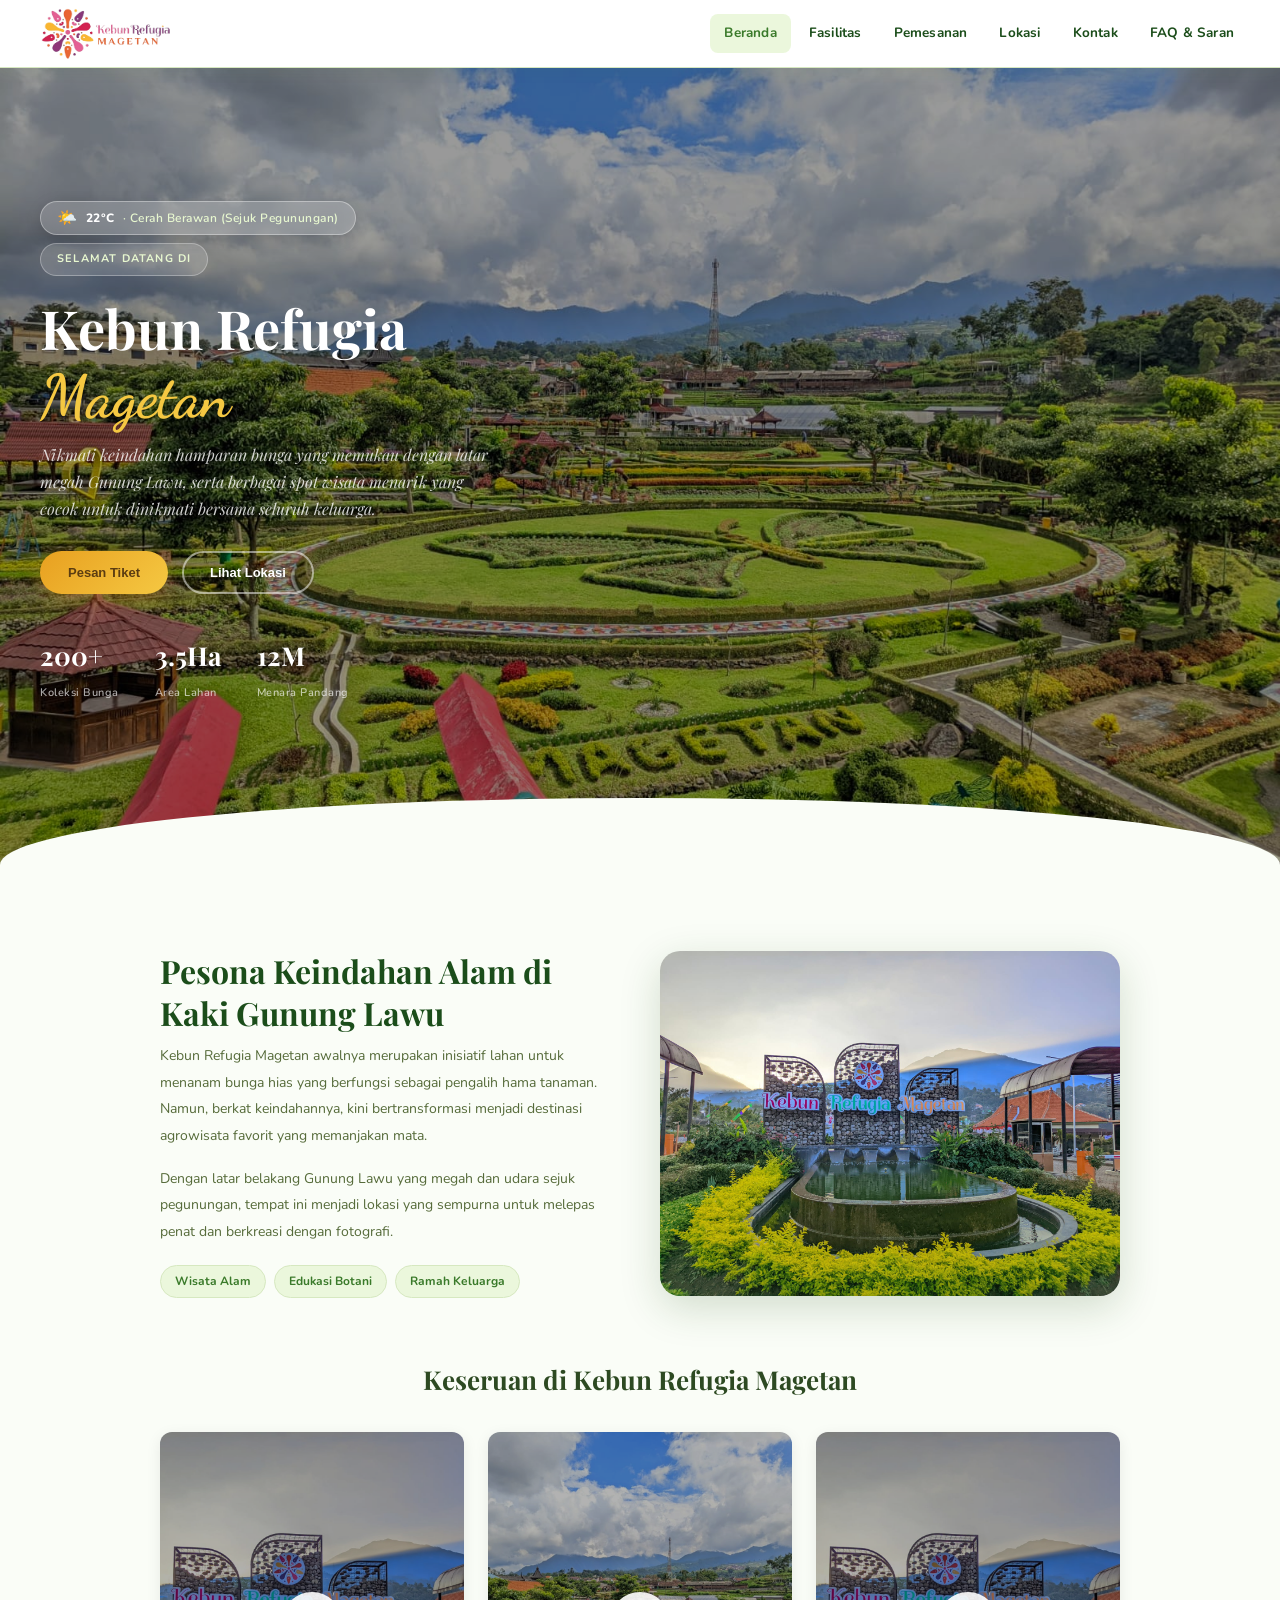
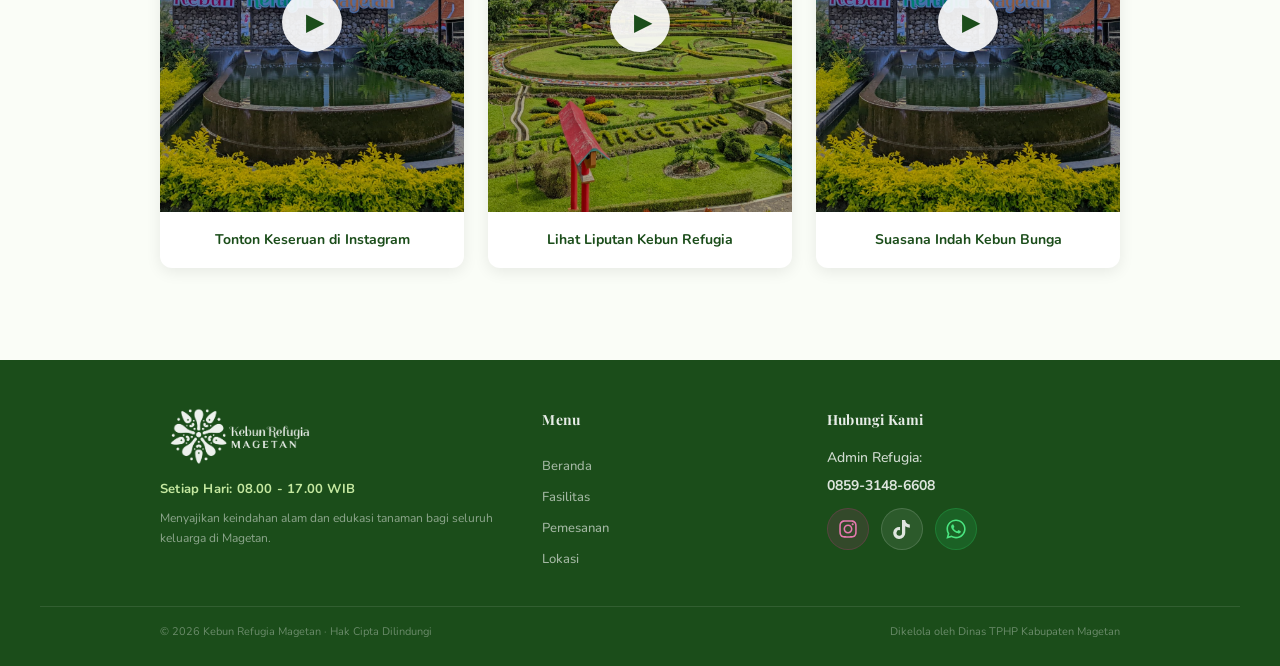
==== index.html @ 1cc495a3 "Add Admin Media & Video Gallery Management feature with real-time sync" ====
<!DOCTYPE html>
<html lang="id">
<head>
  <meta charset="UTF-8">
  <meta name="viewport" content="width=device-width, initial-scale=1.0">
  <title>Beranda - Kebun Refugia Magetan</title>
  <meta name="description" content="Selamat datang di Kebun Refugia Magetan. Destinasi agrowisata edukasi taman bunga terindah dengan pemandangan megah Gunung Lawu.">
  <meta name="keywords" content="Kebun Refugia, Refugia Magetan, Agrowisata Magetan, Wisata Gunung Lawu, Taman Bunga Magetan">
  <meta name="author" content="Dinas TPHP Kabupaten Magetan">
  
  <!-- Favicon -->
  <link rel="icon" type="image/png" href="assets/img/LOGO_REFUGIA.png">

  <!-- Open Graph / Facebook / WhatsApp -->
  <meta property="og:type" content="website">
  <meta property="og:url" content="https://kebunrefugiamagetan.vercel.app/">
  <meta property="og:title" content="Kebun Refugia Magetan - Agrowisata Taman Bunga">
  <meta property="og:description" content="Nikmati keindahan hamparan bunga memukau dengan latar belakang Gunung Lawu di Kebun Refugia Magetan.">
  <meta property="og:image" content="https://kebunrefugiamagetan.vercel.app/assets/img/LOGO_REFUGIA.png">

  <link href="https://fonts.googleapis.com/css2?family=Playfair+Display:ital,wght@0,500;0,700;1,500&family=Nunito:wght@300;400;500;600;700;800&family=Dancing+Script:wght@600;700&display=swap" rel="stylesheet">
  <link rel="stylesheet" href="assets/css/index.css?v=2">
</head>
<body>
  
  <nav class="navbar">
    <a href="index.html" class="nav-logo">
      <img src="assets/img/LOGO_REFUGIA.png" alt="Logo Kebun Refugia">
    </a>
    <div class="nav-links">
      <a href="index.html" class="active">Beranda</a>
      <a href="fasilitas.html">Fasilitas</a>
      <a href="pemesanan.html">Pemesanan</a>
      <a href="lokasi.html">Lokasi</a>
      <a href="kontak.html">Kontak</a>
      <a href="faq.html">FAQ & Saran</a>
    </div>
    <div class="hamburger">
      <span></span>
      <span></span>
      <span></span>
    </div>
  </nav>

  <header class="hero">
    <div class="hero-bg-container">
      <img src="assets/img/Gambar Beranda.jpg" id="heroBgImg" alt="Background Kebun Refugia" class="hero-bg-img">
      <div class="hero-overlay"></div> 
    </div>

    <div class="hero-content">
      <div id="weatherWidget" style="margin-bottom: 8px;"></div>
      <div class="hero-badge" id="heroBadge">Selamat Datang di</div>
      <h1 id="heroTitle">Kebun Refugia <br><em>Magetan</em></h1>
      <p class="hero-tagline" id="heroTagline">Nikmati keindahan hamparan bunga yang memukau dengan latar megah Gunung Lawu, serta berbagai spot wisata menarik yang cocok untuk dinikmati bersama seluruh keluarga.</p>
      <div class="hero-btns">
        <button class="btn-gold" onclick="window.location.href='pemesanan.html'">Pesan Tiket</button>
        <button class="btn-ghost" onclick="window.location.href='lokasi.html'">Lihat Lokasi</button>
      </div>
    
      <div class="hero-stats">
        <div class="hero-stat">
          <strong>200+</strong>
          <span>Koleksi Bunga</span>
        </div>
        <div class="hero-stat">
          <strong>3.5Ha</strong>
          <span>Area Lahan</span>
        </div>
        <div class="hero-stat">
          <strong>12M</strong>
          <span>Menara Pandang</span>
        </div>
      </div>
    </div> 
  </header>

  <section class="section">
    <div class="inner tentang-grid">
      <div class="tentang-text">
        <h2 class="sec-title" id="tentangTitle">Pesona Keindahan Alam di Kaki Gunung Lawu</h2>
        <p id="tentangDesc1">Kebun Refugia Magetan awalnya merupakan inisiatif lahan untuk menanam bunga hias yang berfungsi sebagai pengalih hama tanaman. Namun, berkat keindahannya, kini bertransformasi menjadi destinasi agrowisata favorit yang memanjakan mata.</p>
        <p id="tentangDesc2">Dengan latar belakang Gunung Lawu yang megah dan udara sejuk pegunungan, tempat ini menjadi lokasi yang sempurna untuk melepas penat dan berkreasi dengan fotografi.</p>
        <div class="tentang-tags">
          <span class="tentang-tag">Wisata Alam</span>
          <span class="tentang-tag">Edukasi Botani</span>
          <span class="tentang-tag">Ramah Keluarga</span>
        </div>
      </div>
      <div class="tentang-img">
        <img src="assets/img/Tentang kami.jpeg" id="tentangImg" alt="Pemandangan Refugia">
      </div>
    </div>

    <div class="inner instagram-gallery-section">
      <h3 class="instagram-gallery-title">Keseruan di Kebun Refugia Magetan</h3>
      
      <div class="instagram-gallery" id="videoGalleryContainer">
        <!-- Rendered dynamically via main.js from RefugiaDB -->
      </div>
    </div>
  </section>

  <div id="videoModal" class="video-modal">
    <span class="close-btn" title="Tutup Video">&times;</span>
    <div class="modal-content">
      <video id="popupVideo" controls controlsList="nodownload">
        Browser Anda tidak mendukung pemutar video.
      </video>
    </div>
  </div>

  <footer class="footer">
    <div class="footer-inner inner">
      <div>
        <img src="assets/img/LOGO_REFUGIA.png" alt="Logo Refugia" class="ft-logo">
        <div class="ft-jam">Buka Setiap Hari: 08.00 - 17.00 WIB</div>
        <p class="ft-tagline">Menyajikan keindahan alam dan edukasi tanaman bagi seluruh keluarga di Magetan.</p>
      </div>
      <div class="ft-nav">
        <h4 class="ft-heading">Menu</h4>
        <a href="index.html">Beranda</a>
        <a href="fasilitas.html">Fasilitas</a>
        <a href="pemesanan.html">Pemesanan</a>
        <a href="lokasi.html">Lokasi</a>
      </div>
      <div>
        <h4 class="ft-heading">Hubungi Kami</h4>
        <p style="color: rgba(255,255,255,0.8); font-size: 14px; margin-bottom: 5px; font-weight: 500;">Admin Refugia:</p>
        <a href="tel:0859-3148-6608" class="ft-phone">0859-3148-6608</a>
        <div class="ft-socials" style="margin-top:10px;">
          
          <a href="https://www.instagram.com/kebunrefugiamagetan/" class="ft-social-btn ft-ig" target="_blank" aria-label="Instagram">
            <svg viewBox="0 0 448 512" width="20" height="20" fill="currentColor"><path d="M224.1 141c-63.6 0-114.9 51.3-114.9 114.9s51.3 114.9 114.9 114.9S339 319.5 339 255.9 287.7 141 224.1 141zm0 189.6c-41.1 0-74.7-33.5-74.7-74.7s33.5-74.7 74.7-74.7 74.7 33.5 74.7 74.7-33.6 74.7-74.7 74.7zm146.4-194.3c0 14.9-12 26.8-26.8 26.8-14.9 0-26.8-12-26.8-26.8s12-26.8 26.8-26.8 26.8 12.2 26.8 26.8zm76.1 27.2c-1.7-35.9-9.9-67.7-36.2-93.9-26.2-26.2-58-34.4-93.9-36.2-37-2.1-147.9-2.1-184.9 0-35.8 1.7-67.6 9.9-93.9 36.1s-34.4 58-36.2 93.9c-2.1 37-2.1 147.9 0 184.9 1.7 35.9 9.9 67.7 36.2 93.9s58 34.4 93.9 36.2c37 2.1 147.9 2.1 184.9 0 35.9-1.7 67.7-9.9 93.9-36.2 26.2-26.2 34.4-58 36.2-93.9 2.1-37 2.1-147.8 0-184.8zM398.8 388c-7.8 19.6-22.9 34.7-42.6 42.6-29.5 11.7-99.5 9-132.1 9s-102.7 2.6-132.1-9c-19.6-7.8-34.7-22.9-42.6-42.6-11.7-29.5-9-99.5-9-132.1s-2.6-102.7 9-132.1c7.8-19.6 22.9-34.7 42.6-42.6 29.5-11.7 99.5-9 132.1-9s102.7-2.6 132.1 9c19.6 7.8 34.7 22.9 42.6 42.6 11.7 29.5 9 99.5 9 132.1s2.7 102.7-9 132.1z"/></svg>
          </a>
          
          <a href="https://www.tiktok.com/@kebunrefugiamagetan" class="ft-social-btn ft-tt" target="_blank" aria-label="TikTok">
            <svg viewBox="0 0 448 512" width="19" height="19" fill="currentColor"><path d="M448 209.9a210.1 210.1 0 0 1 -122.8-39.3V349.4A162.6 162.6 0 1 1 185 188.3V278.2a74.6 74.6 0 1 0 52.2 71.2V0l88 0a121.2 121.2 0 0 0 1.9 22.2h0A122.2 122.2 0 0 0 381 102.4a121.4 121.4 0 0 0 67 20.1z"/></svg>
          </a>
          
          <a href="https://api.whatsapp.com/send?phone=6285931486608&text=Silahkan%20menuliskan%20pertanyaan%20atau%20kritik%20dan%20saran%20anda." class="ft-social-btn ft-wa" target="_blank" aria-label="WhatsApp">
            <svg viewBox="0 0 448 512" width="22" height="22" fill="currentColor"><path d="M380.9 97.1C339 55.1 283.2 32 223.9 32c-122.4 0-222 99.6-222 222 0 39.1 10.2 77.3 29.6 111L0 480l117.7-30.9c32.4 17.7 68.9 27 106.1 27h.1c122.3 0 224.1-99.6 224.1-222 0-59.3-25.2-115-67.1-157.1zm-157 341.6c-33.2 0-65.7-8.9-94-25.7l-6.7-4-69.8 18.3L72 359.2l-4.4-7c-18.5-29.4-28.2-63.3-28.2-98.2 0-101.7 82.8-184.5 184.6-184.5 49.3 0 95.6 19.2 130.4 54.1 34.8 34.9 56.2 81.2 56.1 130.5 0 101.8-84.9 184.6-186.6 184.6zm101.2-138.2c-5.5-2.8-32.8-16.2-37.9-18-5.1-1.9-8.8-2.8-12.5 2.8-3.7 5.6-14.3 18-17.6 21.8-3.2 3.7-6.5 4.2-12 1.4-32.6-16.3-54-29.1-75.5-66-5.7-9.8 5.7-9.1 16.3-30.3 1.8-3.7 .9-6.9-.5-9.7-1.4-2.8-12.5-30.1-17.1-41.2-4.5-10.8-9.1-9.3-12.5-9.5-3.2-.2-6.9-.2-10.6-.2-3.7 0-9.7 1.4-14.8 6.9-5.1 5.6-19.4 19-19.4 46.3 0 27.3 19.9 53.7 22.6 57.4 2.8 3.7 39.1 59.7 94.8 83.8 35.2 15.2 49 16.5 66.6 13.9 10.7-1.6 32.8-13.4 37.4-26.4 4.6-13 4.6-24.1 3.2-26.4-1.3-2.5-5-3.9-10.5-6.6z"/></svg>
          </a>

        </div>
      </div>
    </div>
    <hr class="footer-hr">
    <div class="footer-btm inner">
      <p>© 2026 Kebun Refugia Magetan · Hak Cipta Dilindungi</p>
      <p>Dikelola oleh Dinas TPHP Kabupaten Magetan</p>
    </div>
  </footer>

  <script src="assets/js/db.js"></script>
  <script src="assets/js/tracker.js"></script>
  <script src="assets/js/weather.js"></script>
  <script src="assets/js/main.js"></script>
</body>
</html>
---- assets/css/index.css ----
/* =========================================
   1. RESET & BASE
========================================= */
*, /* Sembunyikan scrollbar visual di seluruh website (tetap bisa di-scroll HP & Laptop) */
* {
  box-sizing: border-box;
  margin: 0;
  padding: 0;
  scrollbar-width: none !important;
  -ms-overflow-style: none !important;
}

::-webkit-scrollbar {
  width: 0px !important;
  height: 0px !important;
  display: none !important;
  background: transparent !important;
}

html { 
  scroll-behavior: smooth; 
  -ms-overflow-style: none;  /* IE and Edge */
  scrollbar-width: none;  /* Firefox */
}

/* Hide vertical scrollbar for Chrome, Safari, Opera, Edge */
::-webkit-scrollbar {
  display: none !important;
  width: 0 !important;
  height: 0 !important;
}

body { 
  font-family: 'Nunito', sans-serif; 
  background: #FAFDF7; 
  color: #2A3D1C; 
  overflow-x: hidden; 
  font-weight: 400; 
  line-height: 1.7; 
  -webkit-font-smoothing: antialiased; 
  -ms-overflow-style: none;
  scrollbar-width: none;
}

/* =========================================
   2. COLOR TOKENS (Variabel Warna)
========================================= */
:root {
  --g1: #1B4D1A; 
  --g2: #3A7A2A; 
  --g3: #6DB53B; 
  --g4: #C5E8A0; 
  --g5: #EBF7DC;
  --y1: #E8A020; 
  --y2: #F5C842; 
  --y3: #FEF3D0; 
  --br: #5C3D11;
  --cream: #FAFDF7; 
  --white: #FFFFFF; 
  --grey: #6B7A52; 
  --border: #D6E8C0;
  --text: #2A3D1C; 
  --text-light: #566B3A;
}

/* =========================================
   3. NAVBAR & HAMBURGER MENU
========================================= */
.navbar { 
  position: sticky; 
  top: 0; 
  z-index: 999; 
  background: rgba(255, 255, 255, 0.97); 
  backdrop-filter: blur(12px); 
  border-bottom: 1.5px solid var(--border); 
  height: 68px; 
  display: flex; 
  align-items: center; 
  justify-content: space-between; 
  padding: 0 32px; 
  box-shadow: 0 2px 16px rgba(58, 122, 42, 0.07); 
}

.nav-logo img { 
  height: 52px; 
  width: auto; 
  display: block; 
  object-fit: contain; 
}

.nav-links { 
  display: flex; 
  gap: 4px; 
}

.nav-links a { 
  font-family: 'Nunito', sans-serif; 
  font-weight: 700; 
  font-size: 13.5px; 
  color: var(--g1); 
  text-decoration: none; 
  padding: 8px 14px; 
  border-radius: 8px; 
  transition: all 0.2s ease; 
  letter-spacing: 0.2px; 
}

.nav-links a:hover, 
.nav-links a.active { 
  background: var(--g5); 
  color: var(--g2); 
}

.hamburger { 
  display: none; 
  cursor: pointer; 
  flex-direction: column; 
  gap: 5px; 
  z-index: 1000; 
}

.hamburger span { 
  width: 24px; 
  height: 3px; 
  background-color: var(--g1); 
  border-radius: 3px; 
  transition: all 0.3s ease; 
}

/* =========================================
   4. HERO SECTION
========================================= */
.hero { 
  min-height: 90vh; 
  display: flex; 
  flex-direction: column; 
  justify-content: center; 
  padding: 60px 40px 100px; 
  position: relative; 
  overflow: hidden; 
}

.hero::after { 
  content: ''; 
  position: absolute; 
  bottom: 0; 
  left: 0; 
  right: 0; 
  height: 80px; 
  background: var(--cream); 
  border-radius: 60% 60% 0 0 / 100% 100% 0 0; 
}

.hero-bg-container { 
  position: absolute; 
  top: 0; 
  left: 0; 
  width: 100%; 
  height: 100%; 
  z-index: -1; 
}

.hero-bg-img { 
  width: 100%; 
  height: 100%; 
  object-fit: cover; 
  display: block; 
}

.hero-overlay { 
  position: absolute; 
  top: 0; 
  left: 0; 
  width: 100%; 
  height: 100%; 
  background: rgba(0, 0, 0, 0.4); 
}

.hero-content {
  position: relative;
  z-index: 1;
}

.hero-badge { 
  display: inline-flex; 
  align-items: center; 
  gap: 8px; 
  background: rgba(255, 255, 255, 0.15); 
  border: 1px solid rgba(255, 255, 255, 0.3); 
  color: #E8F8D0; 
  font-weight: 700; 
  font-size: 11px; 
  padding: 6px 16px; 
  border-radius: 30px; 
  margin-bottom: 20px; 
  letter-spacing: 1.2px; 
  text-transform: uppercase; 
  width: fit-content; 
}

.hero h1 { 
  font-family: 'Playfair Display', serif; 
  font-size: clamp(32px, 5.5vw, 54px); 
  font-weight: 700; 
  color: #FFFFFF; 
  line-height: 1.2; 
  margin-bottom: 8px; 
}

.hero h1 em { 
  font-family: 'Dancing Script', cursive; 
  font-style: normal; 
  color: var(--y2); 
  font-size: clamp(36px, 6vw, 60px); 
}

.hero-tagline { 
  font-family: 'Playfair Display', serif; 
  font-style: italic; 
  font-size: 16px; 
  color: rgba(255, 255, 255, 0.8); 
  margin-bottom: 28px; 
  max-width: 460px; 
  line-height: 1.7; 
}

.hero-btns { 
  display: flex; 
  gap: 14px; 
  flex-wrap: wrap; 
  margin-bottom: 40px; 
}

.btn-gold { 
  background: linear-gradient(135deg, var(--y1), var(--y2)); 
  color: var(--br); 
  border: none; 
  padding: 13px 28px; 
  border-radius: 30px; 
  font-size: 13px; 
  font-weight: 800; 
  cursor: pointer; 
  box-shadow: 0 4px 20px rgba(232, 160, 32, 0.4); 
  transition: transform 0.2s ease, box-shadow 0.2s ease; 
}

.btn-gold:hover { 
  transform: translateY(-2px); 
  box-shadow: 0 8px 28px rgba(232, 160, 32, 0.5); 
}

.btn-ghost { 
  background: transparent; 
  color: #fff; 
  border: 2px solid rgba(255, 255, 255, 0.5); 
  padding: 12px 26px; 
  border-radius: 30px; 
  font-size: 13px; 
  font-weight: 700; 
  cursor: pointer; 
  transition: background 0.2s ease; 
}

.btn-ghost:hover { 
  background: rgba(255, 255, 255, 0.12); 
}

.hero-stats { 
  display: flex; 
  gap: 36px; 
}

.hero-stat strong { 
  display: block; 
  font-family: 'Playfair Display', serif; 
  font-size: 26px; 
  font-weight: 700; 
  color: #fff; 
}

.hero-stat span { 
  font-size: 11px; 
  color: rgba(255, 255, 255, 0.65); 
  font-weight: 600; 
  letter-spacing: 0.5px; 
}

/* =========================================
   5. UTILITIES & TYPOGRAPHY
========================================= */
.section { 
  padding: 72px 40px; 
}

.section.alt { 
  background: var(--g5); 
}

.inner { 
  max-width: 960px; 
  margin: 0 auto; 
}

.sec-title { 
  font-family: 'Playfair Display', serif; 
  font-size: clamp(22px, 3.5vw, 32px); 
  font-weight: 700; 
  color: var(--g1); 
  line-height: 1.3; 
  margin-bottom: 10px; 
}

.sec-sub { 
  font-size: 14px; 
  color: var(--text-light); 
  line-height: 1.8; 
  margin-bottom: 28px; 
}

/* =========================================
   6. TENTANG (ABOUT) SECTION
========================================= */
.tentang-grid { 
  display: grid; 
  grid-template-columns: 1fr 1fr; 
  gap: 40px; 
  align-items: center; 
}

.tentang-img { 
  border-radius: 20px; 
  overflow: hidden; 
  position: relative; 
  box-shadow: 0 12px 40px rgba(30, 70, 15, 0.18); 
}

.tentang-img img { 
  width: 100%; 
  height: 100%; 
  object-fit: cover; 
  display: block; 
  aspect-ratio: 4 / 3; 
}

.tentang-img::before { 
  content: ''; 
  position: absolute; 
  inset: 0; 
  background: linear-gradient(to top, rgba(27, 77, 26, 0.3) 0%, transparent 60%); 
  z-index: 1; 
  border-radius: 20px; 
  pointer-events: none; 
}

.tentang-text p { 
  font-size: 14px; 
  color: var(--text-light); 
  line-height: 1.9; 
  margin-bottom: 16px; 
}

.tentang-tags { 
  display: flex; 
  gap: 8px; 
  flex-wrap: wrap; 
  margin-top: 20px; 
}

.tentang-tag { 
  background: var(--g5); 
  border: 1px solid var(--border); 
  color: var(--g2); 
  font-size: 12px; 
  font-weight: 700; 
  padding: 5px 14px; 
  border-radius: 20px; 
}

/* =========================================
   7. INSTAGRAM GALLERY & VIDEO CARDS
========================================= */
.instagram-gallery-section { 
  margin-top: 60px; 
  margin-bottom: 20px; 
}

.instagram-gallery-title { 
  font-family: 'Playfair Display', serif; 
  color: var(--g1); 
  margin-bottom: 30px; 
  text-align: center; 
  font-size: 26px; 
  font-weight: 700; 
}

.instagram-gallery { 
  display: flex; 
  gap: 24px; 
  justify-content: center; 
  flex-wrap: wrap; 
}

.instagram-card { 
  cursor: pointer; 
  flex: 1; 
  min-width: 280px; 
  max-width: 320px; 
  border-radius: 12px; 
  overflow: hidden; 
  box-shadow: 0 4px 15px rgba(0, 0, 0, 0.08); 
  background: #fff; 
  display: block; 
  transition: transform 0.3s ease, box-shadow 0.3s ease; 
}

.instagram-card:hover { 
  transform: translateY(-8px); 
  box-shadow: 0 12px 30px rgba(27, 77, 26, 0.15); 
}

.ig-card-thumbnail { 
  position: relative; 
  background: #e2e8f0; 
  height: 380px; 
  display: flex; 
  align-items: center; 
  justify-content: center; 
  overflow: hidden; 
}

.ig-card-thumbnail img { 
  width: 100%; 
  height: 100%; 
  object-fit: cover; 
  transition: transform 0.3s ease; 
}

.instagram-card:hover .ig-card-thumbnail img { 
  transform: scale(1.05); 
}

.ig-card-overlay { 
  position: absolute; 
  inset: 0; 
  background: rgba(0, 0, 0, 0.3); 
  display: flex; 
  align-items: center; 
  justify-content: center; 
  transition: background 0.3s ease; 
}

.instagram-card:hover .ig-card-overlay { 
  background: rgba(0, 0, 0, 0.5); 
}

.ig-play-btn { 
  background: rgba(255, 255, 255, 0.9); 
  width: 60px; 
  height: 60px; 
  border-radius: 50%; 
  display: flex; 
  align-items: center; 
  justify-content: center; 
  padding-left: 5px; 
  box-shadow: 0 4px 10px rgba(0, 0, 0, 0.2); 
  transition: transform 0.3s ease, background 0.3s ease; 
}

.ig-play-icon { 
  font-size: 24px; 
  color: var(--g1); 
  transition: color 0.3s ease; 
}

.instagram-card:hover .ig-play-btn { 
  transform: scale(1.1); 
  background: var(--y2); 
}

.instagram-card:hover .ig-play-icon { 
  color: var(--br); 
}

.ig-card-text { 
  padding: 16px; 
  text-align: center; 
  font-weight: 700; 
  font-size: 14px; 
  color: var(--g1); 
}

/* =========================================
   8. VIDEO MODAL (POP-UP OVERLAY)
========================================= */
.video-modal {
  display: none; 
  position: fixed;
  top: 0;
  left: 0;
  width: 100%;
  height: 100%;
  background-color: rgba(0, 0, 0, 0.7); 
  backdrop-filter: blur(10px); 
  -webkit-backdrop-filter: blur(10px); 
  z-index: 99999; 
  justify-content: center;
  align-items: center;
  opacity: 0;
  transition: opacity 0.3s ease-in-out;
}

.video-modal.show { 
  opacity: 1; 
}

.modal-content {
  position: relative;
  width: 90%;
  max-width: 380px; 
  background: #000;
  border-radius: 16px;
  overflow: hidden;
  box-shadow: 0 20px 50px rgba(0, 0, 0, 0.6);
  transform: scale(0.9);
  transition: transform 0.3s ease-in-out;
}

.video-modal.show .modal-content { 
  transform: scale(1); 
}

.modal-content video { 
  width: 100%; 
  display: block; 
  border-radius: 16px; 
  max-height: 85vh; 
  object-fit: cover; 
}

.close-btn { 
  position: absolute; 
  top: 15px; 
  right: 25px; 
  color: #ffffff; 
  font-size: 40px; 
  font-weight: bold; 
  cursor: pointer; 
  transition: transform 0.2s ease, color 0.2s ease; 
  z-index: 100000; 
  line-height: 1; 
}

.close-btn:hover { 
  transform: scale(1.15); 
  color: #ff4d4d; 
}

/* =========================================
   9. FOOTER (SUDAH DIPERBAIKI)
========================================= */
.footer { 
  background: var(--g1); 
  padding: 48px 40px 24px; 
}

.footer-inner { 
  display: grid; 
  grid-template-columns: 1.4fr 1fr 1.2fr; 
  gap: 40px; 
  margin-bottom: 36px; 
}

.ft-logo { 
  height: 56px; 
  width: auto; 
  object-fit: contain; 
  filter: brightness(0) invert(1); 
  opacity: 0.92; 
  margin-bottom: 14px; 
  display: block; 
}

.ft-jam { 
  font-family: 'Nunito', sans-serif; 
  font-size: 13px; 
  font-weight: 700; 
  color: var(--g4); 
  margin-bottom: 8px; 
  letter-spacing: 0.2px; 
}

.ft-tagline { 
  font-size: 12px; 
  color: rgba(255, 255, 255, 0.5); 
}

.ft-heading { 
  font-family: 'Playfair Display', serif; 
  font-size: 14px; 
  font-weight: 700; 
  color: rgba(255, 255, 255, 0.9); 
  margin-bottom: 14px; 
  letter-spacing: 0.3px; 
}

.ft-nav { 
  display: flex; 
  flex-direction: column; 
  gap: 9px; 
}

.ft-nav a { 
  font-size: 13px; 
  font-weight: 500; 
  color: rgba(255, 255, 255, 0.6); 
  text-decoration: none; 
  transition: color 0.2s ease; 
}

.ft-nav a:hover { 
  color: var(--g4); 
}

.ft-phone { 
  display: block; 
  font-size: 14px; 
  font-weight: 700; 
  color: rgba(255, 255, 255, 0.85); 
  text-decoration: none; 
  margin-bottom: 10px; 
  transition: color 0.2s ease; 
}

.ft-phone:hover { 
  color: var(--g4); 
}

/* --- PERUBAHAN UTAMA: SOSIAL MEDIA HORIZONTAL DAN BENTUK LINGKARAN --- */
.ft-socials { 
  display: flex; 
  flex-direction: row; /* Berubah menjadi horizontal (mendatar) */
  gap: 12px; 
  margin-top: 10px;
}

.ft-social-btn { 
  display: inline-flex; 
  align-items: center; 
  justify-content: center;
  width: 42px; /* Ukuran tetap agar menjadi lingkaran sempurna */
  height: 42px; 
  font-size: 18px; /* Ukuran ikon di dalamnya */
  text-decoration: none; 
  border-radius: 50%; /* Membuat kotak menjadi lingkaran penuh */
  transition: all 0.3s ease; 
  border: 1px solid transparent; 
}

/* Efek warna dan animasi melayang (hover) */
.ft-ig { background: rgba(193, 53, 132, 0.15); color: #e879b0; border-color: rgba(193, 53, 132, 0.25); }
.ft-ig:hover { background: #c13584; color: #fff; transform: translateY(-4px); }

.ft-tt { background: rgba(255, 255, 255, 0.08); color: rgba(255, 255, 255, 0.85); border-color: rgba(255, 255, 255, 0.15); }
.ft-tt:hover { background: #ffffff; color: #000000; transform: translateY(-4px); }

.ft-wa { background: rgba(37, 211, 102, 0.15); color: #4ae580; border-color: rgba(37, 211, 102, 0.25); }
.ft-wa:hover { background: #25d366; color: #ffffff; transform: translateY(-4px); }
/* ---------------------------------------------------------------------- */

.footer-hr { 
  border: none; 
  border-top: 1px solid rgba(255, 255, 255, 0.1); 
  margin-bottom: 16px; 
}

.footer-btm { 
  display: flex; 
  align-items: center; 
  justify-content: space-between; 
  flex-wrap: wrap; 
  gap: 8px; 
}

.footer-btm p { 
  font-size: 11px; 
  color: rgba(255, 255, 255, 0.35); 
}

/* =========================================
   10. RESPONSIVE (TAMPILAN HP)
========================================= */
@media (max-width: 700px) {
  .section { 
    padding: 48px 20px; 
  }
  
  .navbar { 
    padding: 0 16px; 
    position: relative; 
  } 
  
  .hero { 
    padding: 48px 20px 90px; 
  }
  
  .tentang-grid { 
    grid-template-columns: 1fr; 
  }
  
  .hamburger { 
    display: flex; 
  } 
  
  .nav-links { 
    display: flex;
    position: absolute;
    top: 68px; 
    left: -100%; 
    width: 100%;
    background: rgba(255, 255, 255, 0.98);
    backdrop-filter: blur(12px);
    flex-direction: column;
    padding: 24px;
    gap: 16px;
    box-shadow: 0 10px 20px rgba(58, 122, 42, 0.1);
    transition: left 0.3s ease-in-out; 
    border-bottom: 1.5px solid var(--border);
    z-index: 998;
  }

  .nav-links.active { 
    left: 0; 
  }
  
  .nav-links a { 
    width: 100%; 
    text-align: center; 
    padding: 10px 0; 
  }
  
  .footer { 
    padding: 32px 20px 18px; 
  }
  
  .footer-inner { 
    grid-template-columns: 1fr; 
    gap: 28px; 
  }
  
  .footer-btm { 
    flex-direction: column; 
    gap: 8px; 
    text-align: center;
  }
}

/* =========================================
   CSS GALLERY VIDEO & MODAL POP-UP
========================================= */
.instagram-gallery-section {
  margin-top: 60px; 
  margin-bottom: 20px;
}
.instagram-gallery-title {
  font-family: 'Playfair Display', serif; 
  color: #2d4a22; 
  margin-bottom: 30px; 
  text-align: center; 
  font-size: 26px; 
  font-weight: 700;
}
.instagram-gallery {
  display: flex; 
  gap: 24px; 
  justify-content: center; 
  flex-wrap: wrap;
}
.instagram-card {
  cursor: pointer; 
  flex: 1; 
  min-width: 280px; 
  max-width: 320px; 
  border-radius: 12px; 
  overflow: hidden; 
  box-shadow: 0 4px 15px rgba(0,0,0,0.08); 
  background: #fff; 
  display: block; 
  transition: transform 0.3s ease, box-shadow 0.3s ease;
}
.instagram-card:hover {
  transform: translateY(-8px) !important;
  box-shadow: 0 10px 25px rgba(0,0,0,0.15);
}
.ig-card-thumbnail {
  position: relative; 
  background: #e2e8f0; 
  height: 380px; 
  display: flex; 
  align-items: center; 
  justify-content: center;
}
.ig-card-thumbnail img {
  width: 100%; 
  height: 100%; 
  object-fit: cover;
}
.ig-card-overlay {
  position: absolute; 
  inset: 0; 
  background: rgba(0,0,0,0.3); 
  display: flex; 
  align-items: center; 
  justify-content: center;
  transition: background 0.3s;
}
.instagram-card:hover .ig-card-overlay {
  background: rgba(0,0,0,0.5); 
}
.ig-play-btn {
  background: rgba(255,255,255,0.9); 
  width: 60px; 
  height: 60px; 
  border-radius: 50%; 
  display: flex; 
  align-items: center; 
  justify-content: center; 
  padding-left: 5px; 
  box-shadow: 0 4px 10px rgba(0,0,0,0.2);
  transition: transform 0.3s;
}
.instagram-card:hover .ig-play-btn {
  transform: scale(1.1);
}
.ig-play-icon {
  font-size: 24px; 
  color: #1B4D1A;
}
.ig-card-text {
  padding: 16px; 
  text-align: center; 
  font-weight: 700; 
  font-size: 14px; 
  color: #1B4D1A;
}

.video-modal {
  display: none; 
  position: fixed;
  top: 0;
  left: 0;
  width: 100%;
  height: 100%;
  background-color: rgba(0, 0, 0, 0.7); 
  backdrop-filter: blur(8px); 
  -webkit-backdrop-filter: blur(8px); 
  z-index: 99999; 
  justify-content: center;
  align-items: center;
  opacity: 0; 
  transition: opacity 0.3s ease;
}
.video-modal.show {
  opacity: 1;
}
.modal-content {
  position: relative;
  width: 90%;
  max-width: 400px; 
  background: #000;
  border-radius: 15px;
  overflow: hidden;
  box-shadow: 0 10px 40px rgba(0, 0, 0, 0.6);
  transform: scale(0.8); 
  transition: transform 0.3s ease;
}
.video-modal.show .modal-content {
  transform: scale(1);
}
.modal-content video {
  width: 100%;
  display: block;
  border-radius: 15px;
  max-height: 85vh; 
}
.close-btn {
  position: absolute;
  top: 15px;
  right: 25px;
  color: #ffffff;
  font-size: 40px;
  font-weight: bold;
  cursor: pointer;
  transition: transform 0.2s, color 0.2s;
  z-index: 100000;
  line-height: 1;
}
.close-btn:hover {
  transform: scale(1.15);
  color: #ff4d4d; 
}

/* =========================================
   WEATHER BADGE PILL WIDGET (TRANSPARENT MATCHING HERO BADGE)
========================================= */
.weather-badge-pill {
  display: inline-flex;
  align-items: center;
  gap: 8px;
  background: rgba(255, 255, 255, 0.18);
  backdrop-filter: blur(8px);
  border: 1px solid rgba(255, 255, 255, 0.35);
  color: #FFFFFF;
  font-weight: 700;
  font-size: 12px;
  padding: 6px 16px;
  border-radius: 30px;
  letter-spacing: 0.5px;
  width: fit-content;
  box-shadow: 0 4px 15px rgba(0, 0, 0, 0.15);
  transition: transform 0.2s ease, background 0.2s ease;
}

.weather-badge-pill:hover {
  transform: translateY(-2px);
  background: rgba(255, 255, 255, 0.25);
}

.weather-badge-pill .w-icon {
  font-size: 16px;
  line-height: 1;
}

.weather-badge-pill .w-temp {
  font-weight: 800;
  color: #FFFFFF;
}

.weather-badge-pill .w-text {
  color: #E8F8D0;
  font-weight: 600;
}
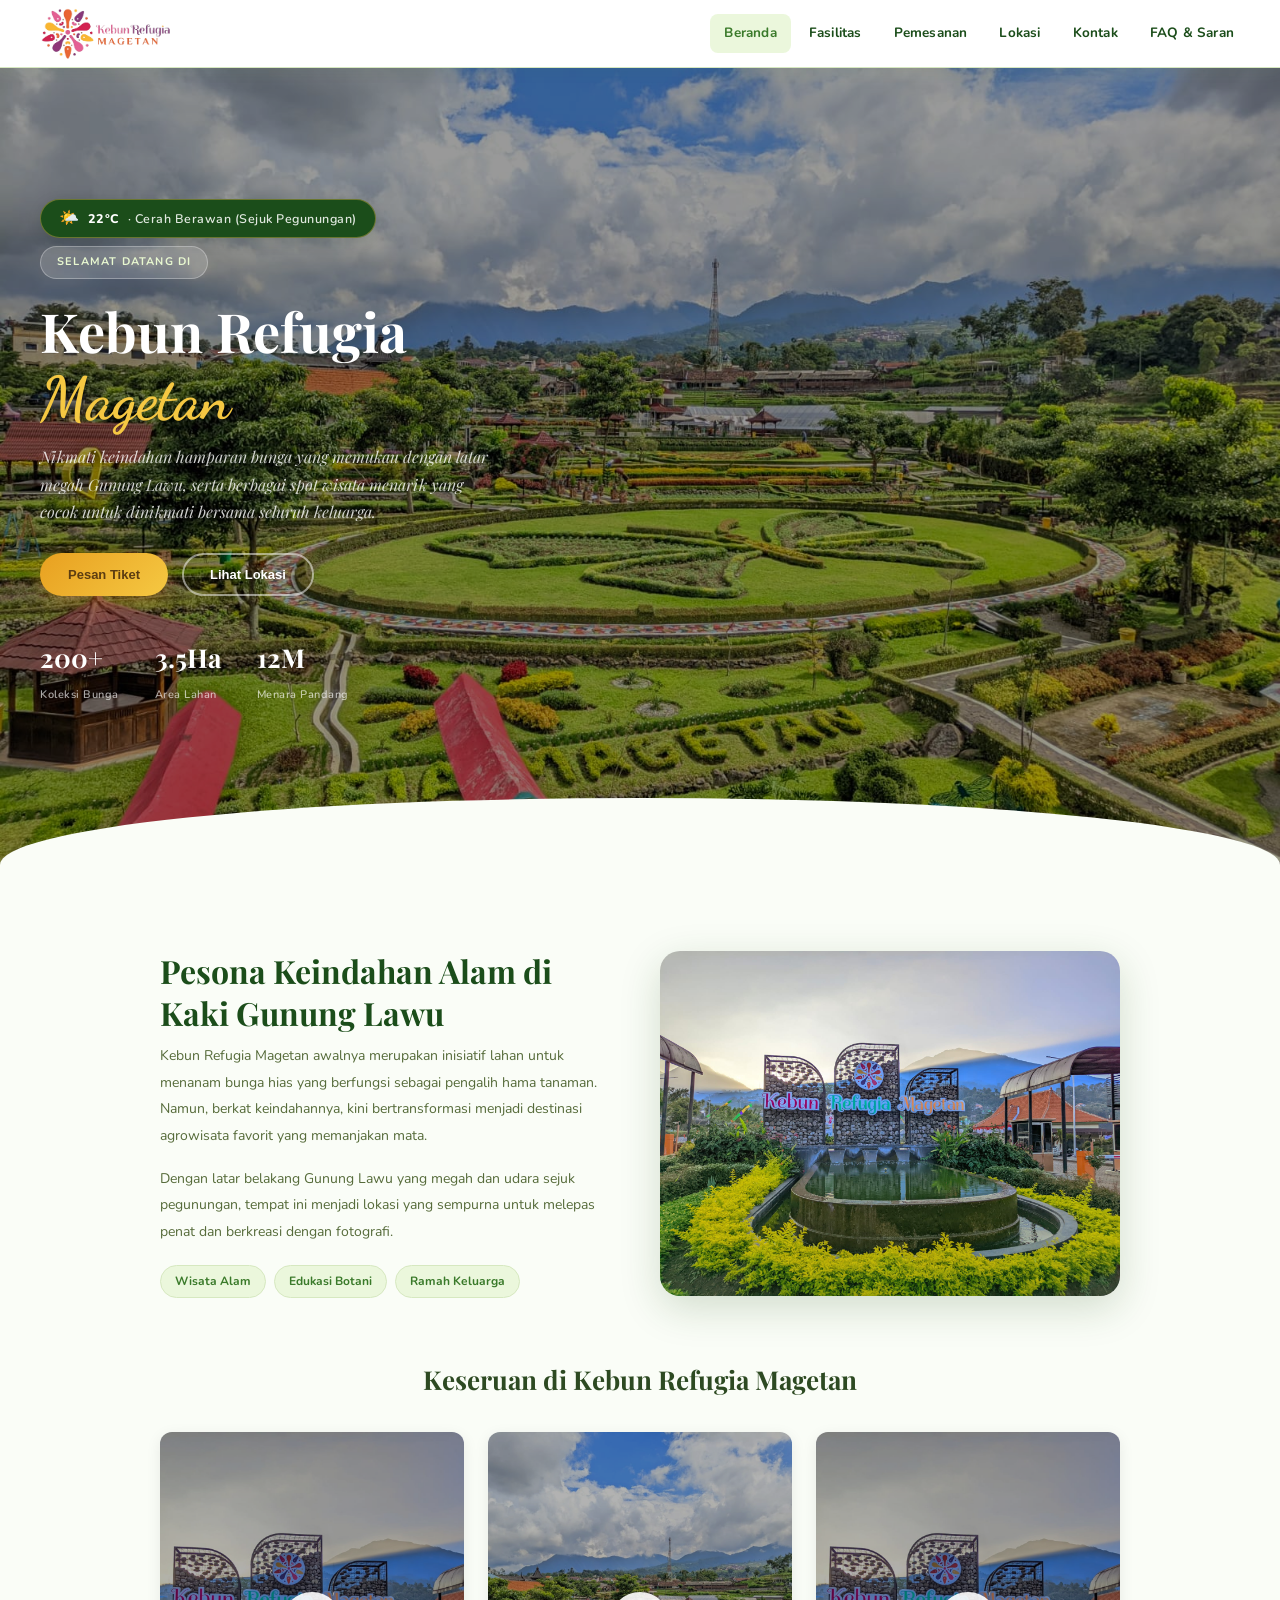
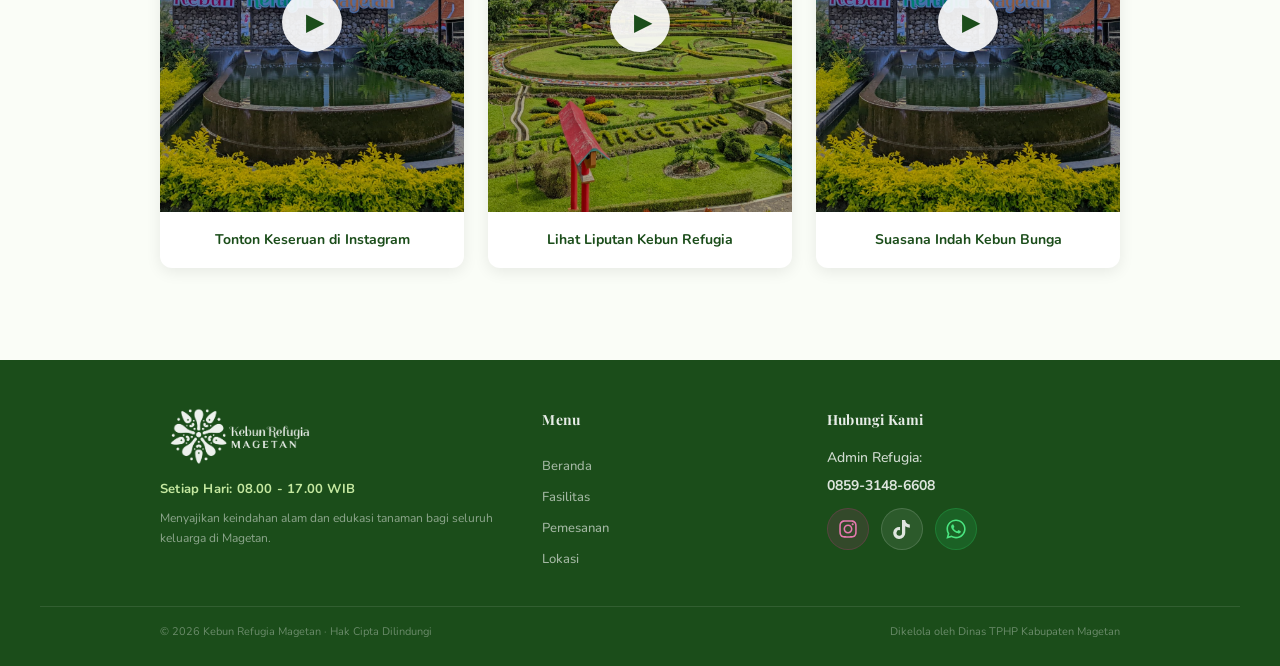
==== commit a50289bd: "Fix unstyled layout rendering on laptop: Pre-load and auto-sync all page stylesheets across pages" ====
--- a/index.html
+++ b/index.html
@@ -16,10 +16,13 @@
   <meta property="og:url" content="https://kebunrefugiamagetan.vercel.app/">
   <meta property="og:title" content="Kebun Refugia Magetan - Agrowisata Taman Bunga">
   <meta property="og:description" content="Nikmati keindahan hamparan bunga memukau dengan latar belakang Gunung Lawu di Kebun Refugia Magetan.">
-  <meta property="og:image" content="https://kebunrefugiamagetan.vercel.app/assets/img/LOGO_REFUGIA.png">
-
   <link href="https://fonts.googleapis.com/css2?family=Playfair+Display:ital,wght@0,500;0,700;1,500&family=Nunito:wght@300;400;500;600;700;800&family=Dancing+Script:wght@600;700&display=swap" rel="stylesheet">
   <link rel="stylesheet" href="assets/css/index.css?v=2">
+  <link rel="stylesheet" href="assets/css/fasilitas.css">
+  <link rel="stylesheet" href="assets/css/pemesanan.css">
+  <link rel="stylesheet" href="assets/css/lokasi.css">
+  <link rel="stylesheet" href="assets/css/kontak.css">
+  <link rel="stylesheet" href="assets/css/faq.css">
 </head>
 <body>
   
@@ -60,16 +63,16 @@
     
       <div class="hero-stats">
         <div class="hero-stat">
-          <strong>200+</strong>
-          <span>Koleksi Bunga</span>
+          <strong id="stat1Val">200+</strong>
+          <span id="stat1Label">Koleksi Bunga</span>
         </div>
         <div class="hero-stat">
-          <strong>3.5Ha</strong>
-          <span>Area Lahan</span>
+          <strong id="stat2Val">3.5Ha</strong>
+          <span id="stat2Label">Area Lahan</span>
         </div>
         <div class="hero-stat">
-          <strong>12M</strong>
-          <span>Menara Pandang</span>
+          <strong id="stat3Val">12M</strong>
+          <span id="stat3Label">Menara Pandang</span>
         </div>
       </div>
     </div> 
@@ -82,9 +85,9 @@
         <p id="tentangDesc1">Kebun Refugia Magetan awalnya merupakan inisiatif lahan untuk menanam bunga hias yang berfungsi sebagai pengalih hama tanaman. Namun, berkat keindahannya, kini bertransformasi menjadi destinasi agrowisata favorit yang memanjakan mata.</p>
         <p id="tentangDesc2">Dengan latar belakang Gunung Lawu yang megah dan udara sejuk pegunungan, tempat ini menjadi lokasi yang sempurna untuk melepas penat dan berkreasi dengan fotografi.</p>
         <div class="tentang-tags">
-          <span class="tentang-tag">Wisata Alam</span>
-          <span class="tentang-tag">Edukasi Botani</span>
-          <span class="tentang-tag">Ramah Keluarga</span>
+          <span class="tentang-tag" id="tentangTag1">Wisata Alam</span>
+          <span class="tentang-tag" id="tentangTag2">Edukasi Botani</span>
+          <span class="tentang-tag" id="tentangTag3">Ramah Keluarga</span>
         </div>
       </div>
       <div class="tentang-img">
@@ -93,7 +96,7 @@
     </div>
 
     <div class="inner instagram-gallery-section">
-      <h3 class="instagram-gallery-title">Keseruan di Kebun Refugia Magetan</h3>
+      <h3 class="instagram-gallery-title" id="galeriTitle">Keseruan di Kebun Refugia Magetan</h3>
       
       <div class="instagram-gallery" id="videoGalleryContainer">
         <!-- Rendered dynamically via main.js from RefugiaDB -->
@@ -156,5 +159,6 @@
   <script src="assets/js/tracker.js"></script>
   <script src="assets/js/weather.js"></script>
   <script src="assets/js/main.js"></script>
+  <script src="assets/js/router.js"></script>
 </body>
 </html>
--- a/assets/css/fasilitas.css
+++ b/assets/css/fasilitas.css
@@ -0,0 +1,581 @@
+/* ===== FASILITAS & WAHANA (SLIDER) ===== */
+.slider-outer { 
+  background: var(--white); 
+  border-radius: 24px; 
+  padding: 24px; 
+  border: 1px solid var(--border); 
+  position: relative; 
+  box-shadow: 0 8px 36px rgba(30, 70, 15, 0.06); 
+}
+
+.slider-clip { 
+  overflow: hidden; 
+  border-radius: 20px; 
+}
+
+.slider-track { 
+  display: flex; 
+  transition: transform 0.5s cubic-bezier(0.25, 1, 0.5, 1); 
+}
+
+.slide { 
+  min-width: 100%; 
+  display: grid; 
+  grid-template-columns: 1fr 1fr; 
+  background: var(--white); 
+}
+
+.slide-img { 
+  background-size: cover; 
+  background-position: center; 
+  min-height: 340px; 
+  position: relative; 
+  /* Efek fade/masking agar foto lebih jelas (dipindahkan dari HTML) */
+  -webkit-mask-image: linear-gradient(to right, black 85%, transparent 100%);
+  mask-image: linear-gradient(to right, black 85%, transparent 100%);
+}
+
+.slide-img::after { 
+  content: ''; 
+  position: absolute; 
+  inset: 0; 
+  /* Gradasi disesuaikan dengan warna background (dipindahkan dari HTML) */
+  background: linear-gradient(to right, transparent 80%, var(--cream, #FAFDF7) 100%); 
+}
+
+.slide-body { 
+  padding: 40px 48px; 
+  display: flex; 
+  flex-direction: column; 
+  justify-content: center; 
+}
+
+.slide-num { 
+  font-family: 'Playfair Display', serif; 
+  font-size: 48px; 
+  font-weight: 700; 
+  color: var(--g5); 
+  line-height: 1; 
+  margin-bottom: 8px; 
+}
+
+.slide-badge { 
+  display: inline-block; 
+  background: var(--g5); 
+  color: var(--g2); 
+  font-size: 11px; 
+  font-weight: 800; 
+  padding: 4px 12px; 
+  border-radius: 20px; 
+  margin-bottom: 12px; 
+  text-transform: uppercase; 
+  letter-spacing: 1px; 
+  width: fit-content; 
+}
+
+.slide-body h3 { 
+  font-family: 'Playfair Display', serif; 
+  font-size: 28px; 
+  color: var(--g1); 
+  margin-bottom: 12px; 
+  line-height: 1.2; 
+}
+
+.slide-body p { 
+  font-size: 14px; 
+  color: var(--text-light); 
+  line-height: 1.8; 
+}
+
+.slider-nav { 
+  display: flex; 
+  align-items: center; 
+  justify-content: center; 
+  gap: 20px; 
+  margin-top: 24px; 
+}
+
+.snav-btn { 
+  width: 44px; 
+  height: 44px; 
+  border-radius: 50%; 
+  background: #F4F8F3; 
+  border: 1.5px solid var(--border, #E1E9E0); 
+  color: var(--g1, #184432); 
+  display: inline-flex; 
+  align-items: center; 
+  justify-content: center; 
+  cursor: pointer; 
+  transition: all .25s ease; 
+  box-shadow: 0 4px 12px rgba(30, 70, 15, 0.08);
+  padding: 0;
+  line-height: 1;
+}
+
+.snav-btn svg {
+  display: block;
+  margin: 0;
+  padding: 0;
+  width: 20px;
+  height: 20px;
+}
+
+.snav-btn:hover { 
+  background: var(--g1, #184432); 
+  color: #E2B350; 
+  border-color: var(--g1, #184432);
+  transform: scale(1.1);
+  box-shadow: 0 6px 18px rgba(24, 68, 50, 0.25);
+}
+
+.sdots { 
+  display: flex; 
+  align-items: center; 
+  gap: 8px; 
+  height: 44px;
+}
+
+.sdot { 
+  width: 8px; 
+  height: 8px; 
+  border-radius: 50%; 
+  background: #CBD5E0; 
+  cursor: pointer; 
+  transition: all .3s ease; 
+}
+
+.sdot.on { 
+  background: var(--g1, #184432); 
+  width: 24px; 
+  border-radius: 10px;
+}
+
+
+/* ===== BELANJA & KULINER (LAPAK) ===== */
+.lapak-grid { 
+  display: grid; 
+  grid-template-columns: repeat(3, 1fr); 
+  gap: 20px; 
+  margin-top: 30px; 
+}
+
+.lapak-card { 
+  border-radius: 18px; 
+  overflow: hidden; 
+  border: 1px solid var(--border); 
+  background: var(--white); 
+  transition: all .3s; 
+  cursor: pointer; 
+  box-shadow: 0 4px 16px rgba(30, 70, 15, 0.07); 
+  display: flex;
+  flex-direction: column;
+  height: 100%;
+}
+
+.lapak-card:hover { 
+  transform: translateY(-5px); 
+  box-shadow: 0 16px 40px rgba(30, 70, 15, 0.15); 
+}
+
+.lapak-img { 
+  height: 190px; 
+  background-size: cover; 
+  background-position: center; 
+  background-repeat: no-repeat; 
+  position: relative; 
+}
+
+.lapak-img-overlay { 
+  position: absolute; 
+  inset: 0; 
+  /* Mengurangi efek gelap pada gambar (dipindahkan dari HTML) */
+  background: linear-gradient(to top, rgba(0,0,0,0.7) 0%, transparent 60%); 
+}
+
+.lapak-body { 
+  padding: 18px; 
+  display: flex;
+  flex-direction: column;
+  flex: 1;
+}
+
+.lapak-body h3 { 
+  font-family: 'Playfair Display', serif; 
+  font-size: 17px; 
+  font-weight: 700; 
+  color: var(--g1); 
+  margin-bottom: 6px; 
+}
+
+.lapak-body p { 
+  font-size: 12.5px; 
+  color: var(--text-light); 
+  line-height: 1.65; 
+  margin-bottom: 14px; 
+}
+
+.btn-detail { 
+  width: 100%; 
+  background: var(--g1); 
+  color: #fff; 
+  border: none; 
+  padding: 11px; 
+  border-radius: 10px; 
+  font-family: 'Nunito', sans-serif; 
+  font-size: 12px; 
+  font-weight: 800; 
+  cursor: pointer; 
+  transition: background .2s; 
+  letter-spacing: 0.3px; 
+  margin-top: auto;
+}
+
+.btn-detail:hover { 
+  background: var(--g2); 
+}
+
+
+/* ===== MODAL BASE LAYOUT ===== */
+.overlay { 
+  position: fixed; 
+  inset: 0; 
+  background: rgba(0, 0, 0, 0.65); 
+  z-index: 9998; 
+  display: flex; 
+  align-items: center; 
+  justify-content: center; 
+  padding: 20px; 
+  opacity: 0; 
+  visibility: hidden; 
+  transition: all .3s; 
+}
+
+.overlay.open { 
+  opacity: 1; 
+  visibility: visible; 
+}
+
+.mbox { 
+  background: var(--white); 
+  border-radius: 22px; 
+  max-width: 560px; 
+  width: 100%; 
+  max-height: 87vh; 
+  overflow-y: auto; 
+  transform: translateY(24px); 
+  transition: transform .3s; 
+  position: relative; 
+}
+
+.overlay.open .mbox { 
+  transform: translateY(0); 
+}
+
+.mhead { 
+  position: sticky; 
+  top: 0; 
+  background: var(--white); 
+  z-index: 1; 
+  padding: 22px 24px 16px; 
+  border-bottom: 1px solid var(--border); 
+  border-radius: 22px 22px 0 0; 
+  display: flex; 
+  align-items: flex-start; 
+  gap: 14px; 
+}
+
+.mhead-icon { 
+  width: 50px; 
+  height: 50px; 
+  border-radius: 14px; 
+  display: flex; 
+  align-items: center; 
+  justify-content: center; 
+  font-size: 24px; 
+  flex-shrink: 0; 
+}
+
+.mhead-title { 
+  font-family: 'Playfair Display', serif; 
+  font-size: 19px; 
+  font-weight: 700; 
+  color: var(--g1); 
+}
+
+.mhead-sub { 
+  font-size: 12px; 
+  color: var(--grey); 
+  margin-top: 3px; 
+}
+
+.mclose { 
+  position: absolute; 
+  top: 16px; 
+  right: 16px; 
+  width: 34px; 
+  height: 34px; 
+  border-radius: 50%; 
+  background: var(--g5); 
+  border: 1px solid var(--border); 
+  cursor: pointer; 
+  font-size: 16px; 
+  color: var(--grey); 
+  display: flex; 
+  align-items: center; 
+  justify-content: center; 
+  font-family: 'Nunito', sans-serif; 
+  transition: all .2s; 
+}
+
+.mclose:hover { 
+  background: #FAE0D8; 
+  color: #C4400A; 
+}
+
+.mbody { 
+  padding: 20px 24px 26px; 
+}
+
+.mbody-desc { 
+  font-size: 13px; 
+  color: var(--text-light); 
+  line-height: 1.85; 
+  margin-bottom: 14px; 
+}
+
+.mitems-label { 
+  font-size: 10px; 
+  font-weight: 800; 
+  color: var(--g2); 
+  text-transform: uppercase; 
+  letter-spacing: 1.5px; 
+  margin-bottom: 10px; 
+}
+
+.mitems { 
+  display: grid; 
+  grid-template-columns: 1fr 1fr; 
+  gap: 8px; 
+  margin-bottom: 22px; 
+}
+
+.mitem { 
+  background: var(--g5); 
+  border-radius: 10px; 
+  padding: 11px 13px; 
+  border: 1px solid var(--border); 
+}
+
+.mitem-ico { 
+  font-size: 16px; 
+  margin-bottom: 4px; 
+}
+
+.mitem h4 { 
+  font-size: 12px; 
+  font-weight: 700; 
+  color: var(--g1); 
+}
+
+.mitem p { 
+  font-size: 11px; 
+  color: var(--grey); 
+  margin-top: 2px; 
+  line-height: 1.4; 
+}
+
+.btn-wa { 
+  width: 100%; 
+  background: #25D366; 
+  color: #fff; 
+  border: none; 
+  padding: 14px; 
+  border-radius: 14px; 
+  font-family: 'Nunito', sans-serif; 
+  font-size: 13px; 
+  font-weight: 800; 
+  cursor: pointer; 
+  display: flex; 
+  align-items: center; 
+  justify-content: center; 
+  gap: 8px; 
+  transition: background .2s; 
+  margin-bottom: 10px; 
+}
+
+.btn-wa:hover { 
+  background: #1ebc59; 
+}
+
+.btn-back { 
+  width: 100%; 
+  background: transparent; 
+  color: var(--grey); 
+  border: 1.5px solid var(--border); 
+  padding: 11px; 
+  border-radius: 14px; 
+  font-family: 'Nunito', sans-serif; 
+  font-size: 12px; 
+  font-weight: 700; 
+  cursor: pointer; 
+  transition: all .2s; 
+}
+
+.btn-back:hover { 
+  background: var(--g5); 
+  color: var(--g1); 
+}
+
+
+/* ===== GAYA BARU: MODAL MEDIA SLIDER (PUJASERA) ===== */
+#mMediaContainer { 
+  width: 100%; 
+  margin-top: 5px; 
+}
+
+.m-slider-outer { 
+  width: 100%; 
+  border-radius: 14px; 
+  overflow: hidden; 
+  position: relative; 
+  border: 1px solid var(--border); 
+  background: #fdfefc; 
+  margin-bottom: 20px; 
+  box-shadow: 0 4px 12px rgba(30, 70, 15, 0.05); 
+}
+
+.m-slider-track { 
+  display: flex; 
+  transition: transform 0.6s cubic-bezier(0.25, 1, 0.5, 1); 
+  width: 100%; 
+}
+
+.m-slide-img { 
+  min-width: 100%; 
+  width: 100%; 
+  max-height: 360px; 
+  object-fit: contain; 
+  display: block; 
+  background: #f5f8f3; 
+}
+
+.m-slider-dots { 
+  display: flex; 
+  gap: 8px; 
+  align-items: center;
+  justify-content: center;
+}
+
+.m-dot { 
+  width: 8px; 
+  height: 8px; 
+  border-radius: 50%; 
+  background: rgba(13, 38, 28, 0.2); 
+  transition: all 0.3s ease; 
+  cursor: pointer;
+}
+
+.m-dot:hover {
+  background: var(--g2);
+}
+
+.m-dot.active { 
+  background: var(--g1, #184432); 
+  width: 22px; 
+  border-radius: 10px;
+}
+
+/* TOMBOL PANAH NAVIGASI KATALOG ❮ ❯ UNTUK LAPTOP & HP */
+.m-arrow {
+  position: absolute;
+  top: 45%;
+  transform: translateY(-50%);
+  z-index: 20;
+  width: 42px;
+  height: 42px;
+  border-radius: 50%;
+  background: rgba(13, 38, 28, 0.85);
+  color: #FFFFFF;
+  border: 1.5px solid rgba(255, 255, 255, 0.4);
+  font-size: 18px;
+  font-weight: 800;
+  cursor: pointer;
+  display: flex;
+  align-items: center;
+  justify-content: center;
+  transition: all 0.25s ease;
+  box-shadow: 0 6px 16px rgba(0, 0, 0, 0.3);
+  user-select: none;
+}
+
+.m-arrow:hover {
+  background: var(--g1, #184432);
+  color: #E2B350;
+  transform: translateY(-50%) scale(1.12);
+}
+
+.m-arrow-prev {
+  left: 12px;
+}
+
+.m-arrow-next {
+  right: 12px;
+}
+
+.m-slide-badge {
+  position: absolute;
+  top: 12px;
+  right: 12px;
+  z-index: 20;
+  background: rgba(13, 38, 28, 0.85);
+  color: #FFFFFF;
+  font-size: 11px;
+  font-weight: 800;
+  padding: 4px 11px;
+  border-radius: 20px;
+  letter-spacing: 1px;
+  border: 1px solid rgba(255, 255, 255, 0.3);
+  box-shadow: 0 4px 10px rgba(0, 0, 0, 0.2);
+}
+
+/* ===== GAYA BARU: SINGLE IMAGE (LAPAK SAYUR) ===== */
+.m-single-img { 
+  width: 100%; 
+  border-radius: 14px; 
+  max-height: 360px; 
+  object-fit: contain; 
+  border: 1px solid var(--border); 
+  background: #f5f8f3; 
+  margin-bottom: 20px; 
+  display: block; 
+  box-shadow: 0 4px 12px rgba(30, 70, 15, 0.05); 
+}
+
+
+/* ===== GLOBAL RESPONSIVE ===== */
+@media (max-width: 700px) {
+  .slide { 
+    grid-template-columns: 1fr; 
+  }
+  
+  .slide-img { 
+    min-height: 220px; 
+    border-radius: 20px 20px 0 0; 
+    /* Pada tampilan HP, hapus efek gradasi agar gambar tidak terpotong putih */
+    -webkit-mask-image: none;
+    mask-image: none;
+  }
+  
+  .slide-img::after {
+    background: transparent;
+  }
+  
+  .slide-body { 
+    border-radius: 0 0 20px 20px; 
+    padding: 22px 20px; 
+  }
+  
+  .lapak-grid { 
+    grid-template-columns: 1fr; 
+  }
+}
--- a/assets/css/pemesanan.css
+++ b/assets/css/pemesanan.css
@@ -0,0 +1,166 @@
+/* ===== PEMESANAN ===== */
+.pemes-grid { 
+  display: grid; 
+  grid-template-columns: 1fr 1.1fr; 
+  gap: 28px; 
+  align-items: start; 
+}
+
+.qr-box { 
+  background: var(--white); 
+  border-radius: 20px; 
+  padding: 28px; 
+  border: 1px solid var(--border); 
+  text-align: center; 
+  box-shadow: 0 4px 20px rgba(30, 70, 15, 0.08); 
+}
+
+.qr-box img { 
+  width: 180px; 
+  height: 180px; 
+  object-fit: contain; 
+  border-radius: 14px; 
+  border: 3px solid var(--border); 
+  margin-bottom: 14px; 
+  display: block; 
+  margin-left: auto; 
+  margin-right: auto; 
+  background: #fff; 
+}
+
+.qr-box h3 { 
+  font-family: 'Playfair Display', serif; 
+  font-size: 16px; 
+  color: var(--g1); 
+  margin-bottom: 6px; 
+}
+
+.qr-box p { 
+  font-size: 12px; 
+  color: var(--grey); 
+  line-height: 1.7; 
+}
+
+.tiket-stack { 
+  display: flex; 
+  flex-direction: column; 
+  gap: 14px; 
+}
+
+.tcard { 
+  display: flex; 
+  border-radius: 16px; 
+  overflow: hidden; 
+  box-shadow: 0 4px 16px rgba(30, 70, 15, 0.08); 
+  border: 1px solid var(--border); 
+}
+
+.tcard-left { 
+  width: 90px; 
+  display: flex; 
+  flex-direction: column; 
+  align-items: center; 
+  justify-content: center; 
+  padding: 16px 10px; 
+  flex-shrink: 0; 
+}
+
+.tcard-left .tlabel { 
+  font-size: 9px; 
+  font-weight: 800; 
+  text-align: center; 
+  letter-spacing: 0.5px; 
+  text-transform: uppercase; 
+  font-family: 'Nunito', sans-serif; 
+}
+
+.tcard-right { 
+  flex: 1; 
+  background: var(--white); 
+  padding: 16px 18px; 
+  border-left: none; 
+}
+
+.tcard-right strong { 
+  display: block; 
+  font-family: 'Playfair Display', serif; 
+  font-size: 24px; 
+  color: var(--g1); 
+}
+
+.tcard-right .tsub { 
+  font-size: 11.5px; 
+  color: var(--grey); 
+}
+
+.tcard-right .tnote { 
+  font-size: 11px; 
+  color: var(--g2); 
+  font-weight: 700; 
+  margin-top: 4px; 
+  display: block; 
+}
+
+.jam-info { 
+  background: var(--g5); 
+  border-radius: 14px; 
+  padding: 14px 18px; 
+  display: flex; 
+  gap: 12px; 
+  align-items: center; 
+  border: 1px solid var(--border); 
+}
+
+.jam-ico { 
+  width: 40px; 
+  height: 40px; 
+  background: var(--g1); 
+  border-radius: 10px; 
+  display: flex; 
+  align-items: center; 
+  justify-content: center; 
+  font-size: 20px; 
+  flex-shrink: 0; 
+}
+
+.jam-info strong { 
+  display: block; 
+  font-size: 13px; 
+  font-weight: 800; 
+  color: var(--g1); 
+}
+
+.jam-info span { 
+  font-size: 12px; 
+  color: var(--text-light); 
+}
+
+.btn-wa-order { 
+  background: #25D366; 
+  color: #fff; 
+  border: none; 
+  padding: 13px 26px; 
+  border-radius: 14px; 
+  font-family: 'Nunito', sans-serif; 
+  font-size: 13px; 
+  font-weight: 800; 
+  cursor: pointer; 
+  display: flex; 
+  align-items: center; 
+  gap: 8px; 
+  transition: background .2s; 
+  margin-top: 6px; 
+  width: 100%; 
+  justify-content: center; 
+}
+
+.btn-wa-order:hover { 
+  background: #1ebc59; 
+}
+
+/* ===== RESPONSIVE TAB & MOBILE ===== */
+@media (max-width: 700px) {
+  .pemes-grid { 
+    grid-template-columns: 1fr; 
+  }
+}
--- a/assets/css/lokasi.css
+++ b/assets/css/lokasi.css
@@ -0,0 +1,129 @@
+/* ===== LOKASI ===== */
+.lokasi-grid { 
+  display: grid; 
+  grid-template-columns: 1.3fr 1fr; 
+  gap: 32px; 
+  align-items: stretch; 
+}
+
+.map-vis { 
+  border-radius: 20px; 
+  overflow: hidden; 
+  background: var(--g5); 
+  min-height: 480px; 
+  height: 100%; 
+  position: relative; 
+  box-shadow: 0 8px 32px rgba(30, 70, 15, 0.15); 
+  border: 1px solid var(--border);
+}
+
+.map-vis iframe {
+  width: 100%;
+  height: 100%;
+  min-height: 480px;
+  border: 0;
+  display: block;
+}
+
+.lok-cards { 
+  display: flex; 
+  flex-direction: column; 
+  gap: 14px; 
+}
+
+.lok-card { 
+  background: var(--white); 
+  border-radius: 14px; 
+  padding: 16px 18px; 
+  border: 1px solid var(--border); 
+  display: flex; 
+  gap: 14px; 
+  align-items: flex-start; 
+  box-shadow: 0 2px 10px rgba(30, 70, 15, 0.05); 
+}
+
+.lok-ico { 
+  width: 44px; 
+  height: 44px; 
+  border-radius: 12px; 
+  display: flex; 
+  align-items: center; 
+  justify-content: center; 
+  font-size: 22px; 
+  flex-shrink: 0; 
+}
+
+.lok-card h4 { 
+  font-family: 'Playfair Display', serif; 
+  font-size: 15px; 
+  font-weight: 700; 
+  color: var(--g1); 
+  margin-bottom: 4px; 
+}
+
+.lok-card p { 
+  font-size: 12.5px; 
+  color: var(--text-light); 
+  line-height: 1.65; 
+}
+
+.parkir-tags { 
+  display: flex; 
+  gap: 6px; 
+  flex-wrap: wrap; 
+  margin-top: 8px; 
+}
+
+.parkir-tag { 
+  background: #F4F8F3; 
+  color: var(--g1); 
+  border: 1px solid var(--border); 
+  font-size: 11px; 
+  font-weight: 800; 
+  padding: 4px 12px; 
+  border-radius: 20px; 
+  font-family: 'Nunito', sans-serif; 
+}
+
+/* WIDGET CUACA EMERALD & HIGH CONTRAST */
+.weather-badge-pill {
+  display: inline-flex;
+  align-items: center;
+  gap: 8px;
+  background: var(--g1, #0D261C);
+  color: #E2B350;
+  padding: 8px 18px;
+  border-radius: 30px;
+  font-size: 12.5px;
+  font-weight: 700;
+  border: 1px solid rgba(226, 179, 80, 0.4);
+  box-shadow: 0 4px 14px rgba(13, 38, 28, 0.15);
+  font-family: 'Nunito', sans-serif;
+}
+
+.weather-badge-pill .w-icon {
+  font-size: 16px;
+}
+
+.weather-badge-pill .w-temp {
+  color: #FFFFFF;
+  font-weight: 800;
+}
+
+.weather-badge-pill .w-text {
+  color: #E1E9E0;
+  font-weight: 600;
+}
+
+/* ===== RESPONSIVE TAB & MOBILE ===== */
+@media (max-width: 700px) {
+  .lokasi-grid { 
+    grid-template-columns: 1fr; 
+  }
+  .map-vis {
+    min-height: 350px;
+  }
+  .map-vis iframe {
+    min-height: 350px;
+  }
+}
--- a/assets/css/kontak.css
+++ b/assets/css/kontak.css
@@ -0,0 +1,288 @@
+/* ===== LAPAK CARDS / KONTAK ===== */
+.lapak-grid { 
+  display: grid; 
+  grid-template-columns: repeat(3, 1fr); 
+  gap: 20px; 
+  margin-top: 30px; 
+}
+
+.lapak-card { 
+  border-radius: 18px; 
+  overflow: hidden; 
+  border: 1px solid var(--border); 
+  background: var(--white); 
+  transition: all .3s; 
+  cursor: pointer; 
+  box-shadow: 0 4px 16px rgba(30, 70, 15, 0.07); 
+  display: flex;
+  flex-direction: column;
+  height: 100%;
+}
+
+.lapak-card:hover { 
+  transform: translateY(-5px); 
+  box-shadow: 0 16px 40px rgba(30, 70, 15, 0.15); 
+}
+
+.lapak-img { 
+  height: 190px; 
+  background-size: cover; 
+  background-position: center; 
+  background-repeat: no-repeat; 
+  position: relative; 
+}
+
+.lapak-img-overlay { 
+  position: absolute; 
+  inset: 0; 
+  background: linear-gradient(to top, rgba(27, 77, 26, 0.55) 0%, transparent 50%); 
+}
+
+.lapak-body { 
+  padding: 18px; 
+  display: flex;
+  flex-direction: column;
+  flex: 1;
+}
+
+.lapak-body h3 { 
+  font-family: 'Playfair Display', serif; 
+  font-size: 17px; 
+  font-weight: 700; 
+  color: var(--g1); 
+  margin-bottom: 6px; 
+}
+
+.lapak-body p { 
+  font-size: 12.5px; 
+  color: var(--text-light); 
+  line-height: 1.65; 
+  margin-bottom: 14px; 
+}
+
+.btn-detail { 
+  width: 100%; 
+  background: var(--g1); 
+  color: #fff; 
+  border: none; 
+  padding: 11px; 
+  border-radius: 10px; 
+  font-family: 'Nunito', sans-serif; 
+  font-size: 12px; 
+  font-weight: 800; 
+  cursor: pointer; 
+  transition: background .2s; 
+  letter-spacing: 0.3px; 
+  margin-top: auto;
+}
+
+.btn-detail:hover { 
+  background: var(--g2); 
+}
+
+
+/* ===== MODAL ===== */
+.overlay { 
+  position: fixed; 
+  inset: 0; 
+  background: rgba(0, 0, 0, 0.65); 
+  z-index: 9998; 
+  display: flex; 
+  align-items: center; 
+  justify-content: center; 
+  padding: 20px; 
+  opacity: 0; 
+  visibility: hidden; 
+  transition: all .3s; 
+}
+
+.overlay.open { 
+  opacity: 1; 
+  visibility: visible; 
+}
+
+.mbox { 
+  background: var(--white); 
+  border-radius: 22px; 
+  max-width: 560px; 
+  width: 100%; 
+  max-height: 87vh; 
+  overflow-y: auto; 
+  transform: translateY(24px); 
+  transition: transform .3s; 
+  position: relative; 
+}
+
+.overlay.open .mbox { 
+  transform: translateY(0); 
+}
+
+.mhead { 
+  position: sticky; 
+  top: 0; 
+  background: var(--white); 
+  z-index: 1; 
+  padding: 22px 24px 16px; 
+  border-bottom: 1px solid var(--border); 
+  border-radius: 22px 22px 0 0; 
+  display: flex; 
+  align-items: flex-start; 
+  gap: 14px; 
+}
+
+.mhead-icon { 
+  width: 50px; 
+  height: 50px; 
+  border-radius: 14px; 
+  display: flex; 
+  align-items: center; 
+  justify-content: center; 
+  font-size: 24px; 
+  flex-shrink: 0; 
+}
+
+.mhead-title { 
+  font-family: 'Playfair Display', serif; 
+  font-size: 19px; 
+  font-weight: 700; 
+  color: var(--g1); 
+}
+
+.mhead-sub { 
+  font-size: 12px; 
+  color: var(--grey); 
+  margin-top: 3px; 
+}
+
+.mclose { 
+  position: absolute; 
+  top: 16px; 
+  right: 16px; 
+  width: 34px; 
+  height: 34px; 
+  border-radius: 50%; 
+  background: var(--g5); 
+  border: 1px solid var(--border); 
+  cursor: pointer; 
+  font-size: 16px; 
+  color: var(--grey); 
+  display: flex; 
+  align-items: center; 
+  justify-content: center; 
+  font-family: 'Nunito', sans-serif; 
+  transition: all .2s; 
+}
+
+.mclose:hover { 
+  background: #FAE0D8; 
+  color: #C4400A; 
+}
+
+.mbody { 
+  padding: 20px 24px 26px; 
+}
+
+.mbody-desc { 
+  font-size: 13px; 
+  color: var(--text-light); 
+  line-height: 1.85; 
+  margin-bottom: 18px; 
+}
+
+.mitems-label { 
+  font-size: 10px; 
+  font-weight: 800; 
+  color: var(--g2); 
+  text-transform: uppercase; 
+  letter-spacing: 1.5px; 
+  margin-bottom: 10px; 
+}
+
+.mitems { 
+  display: grid; 
+  grid-template-columns: 1fr 1fr; 
+  gap: 8px; 
+  margin-bottom: 22px; 
+}
+
+.mitem { 
+  background: var(--g5); 
+  border-radius: 10px; 
+  padding: 11px 13px; 
+  border: 1px solid var(--border); 
+}
+
+.mitem-ico { 
+  font-size: 16px; 
+  margin-bottom: 4px; 
+}
+
+.mitem h4 { 
+  font-size: 12px; 
+  font-weight: 700; 
+  color: var(--g1); 
+}
+
+.mitem p { 
+  font-size: 11px; 
+  color: var(--grey); 
+  margin-top: 2px; 
+  line-height: 1.4; 
+}
+
+.btn-wa { 
+  width: 100%; 
+  background: #25D366; 
+  color: #fff; 
+  border: none; 
+  padding: 14px; 
+  border-radius: 14px; 
+  font-family: 'Nunito', sans-serif; 
+  font-size: 13px; 
+  font-weight: 800; 
+  cursor: pointer; 
+  display: flex; 
+  align-items: center; 
+  justify-content: center; 
+  gap: 8px; 
+  transition: background .2s; 
+  margin-bottom: 10px; 
+  text-decoration: none; 
+}
+
+.btn-wa:hover { 
+  background: #1ebc59; 
+}
+
+.btn-back { 
+  width: 100%; 
+  background: transparent; 
+  color: var(--grey); 
+  border: 1.5px solid var(--border); 
+  padding: 11px; 
+  border-radius: 14px; 
+  font-family: 'Nunito', sans-serif; 
+  font-size: 12px; 
+  font-weight: 700; 
+  cursor: pointer; 
+  transition: all .2s; 
+}
+
+.btn-back:hover { 
+  background: var(--g5); 
+  color: var(--g1); 
+}
+
+
+/* ===== RESPONSIVE ===== */
+@media (max-width: 900px) {
+  .lapak-grid { 
+    grid-template-columns: repeat(2, 1fr); 
+  }
+}
+
+@media (max-width: 700px) {
+  .lapak-grid { 
+    grid-template-columns: 1fr; 
+  }
+}
--- a/assets/css/faq.css
+++ b/assets/css/faq.css
@@ -0,0 +1,224 @@
+/* ===== FAQ CONTAINER & CARDS ===== */
+.text-center { 
+  text-align: center; 
+}
+
+.faq-container { 
+  display: flex; 
+  flex-direction: column; 
+  gap: 16px; 
+  margin-top: 40px; 
+  max-width: 800px; 
+  margin-left: auto; 
+  margin-right: auto; 
+}
+
+.faq-item { 
+  background: var(--white); 
+  border: 1px solid var(--border); 
+  border-radius: 18px; 
+  padding: 22px 28px; 
+  cursor: pointer; 
+  transition: all 0.3s cubic-bezier(0.25, 0.8, 0.25, 1); 
+  box-shadow: 0 4px 16px rgba(30, 70, 15, 0.04); 
+  position: relative; 
+  overflow: hidden;
+}
+
+.faq-item:hover { 
+  transform: translateY(-3px); 
+  box-shadow: 0 12px 24px rgba(30, 70, 15, 0.08); 
+  border-color: var(--g4); 
+}
+
+.faq-item.active { 
+  background: #F8FCF3; 
+  border-color: var(--g3); 
+  box-shadow: 0 8px 24px rgba(30, 70, 15, 0.08); 
+}
+
+/* Garis Aksen Kiri pada FAQ */
+.faq-item::before { 
+  content: ''; 
+  position: absolute; 
+  top: 0; 
+  left: 0; 
+  bottom: 0; 
+  width: 5px; 
+  background: var(--g2); 
+  transform: scaleY(0); 
+  transition: transform 0.3s; 
+  transform-origin: center; 
+}
+
+.faq-item.active::before { 
+  transform: scaleY(1); 
+}
+
+.faq-q { 
+  font-family: 'Playfair Display', serif; 
+  font-size: 18px; 
+  font-weight: 700; 
+  color: var(--g1); 
+  display: flex; 
+  justify-content: space-between; 
+  align-items: center; 
+}
+
+.faq-q::after { 
+  content: '+'; 
+  font-size: 24px; 
+  color: var(--g2); 
+  transition: transform 0.3s cubic-bezier(0.25, 0.8, 0.25, 1); 
+  background: var(--g5); 
+  width: 36px; 
+  height: 36px; 
+  display: flex; 
+  align-items: center; 
+  justify-content: center; 
+  border-radius: 50%; 
+  flex-shrink: 0; 
+  margin-left: 15px;
+}
+
+.faq-item.active .faq-q::after { 
+  transform: rotate(45deg); 
+  background: var(--g2); 
+  color: #fff;
+}
+
+.faq-a { 
+  font-size: 14px; 
+  color: var(--text-light); 
+  line-height: 1.8; 
+  margin-top: 16px; 
+  display: none; 
+  padding-right: 40px; 
+}
+
+.faq-item.active .faq-a { 
+  display: block; 
+  animation: fadeIn 0.4s ease-out; 
+}
+
+/* ===== KOTAK SARAN & MASUKAN ===== */
+.saran-box { 
+  background: linear-gradient(135deg, var(--white) 0%, #F8FCF3 100%); 
+  border-radius: 28px; 
+  padding: 64px 40px; 
+  border: 1px solid var(--border); 
+  text-align: center; 
+  position: relative; 
+  overflow: hidden; 
+  box-shadow: 0 16px 48px rgba(30, 70, 15, 0.08); 
+  max-width: 800px; 
+  margin: 0 auto;
+}
+
+.saran-box::before { 
+  content: ''; 
+  position: absolute; 
+  top: -100px; 
+  right: -100px; 
+  width: 300px; 
+  height: 300px; 
+  background: radial-gradient(circle, rgba(109, 181, 59, 0.15) 0%, transparent 70%); 
+  border-radius: 50%; 
+  pointer-events: none;
+}
+
+.saran-box::after { 
+  content: ''; 
+  position: absolute; 
+  bottom: -80px; 
+  left: -80px; 
+  width: 250px; 
+  height: 250px; 
+  background: radial-gradient(circle, rgba(232, 160, 32, 0.12) 0%, transparent 70%); 
+  border-radius: 50%; 
+  pointer-events: none;
+}
+
+/* Animasi Ikon Melayang */
+.saran-icon { 
+  font-size: 64px; 
+  display: block; 
+  margin-bottom: 20px; 
+  animation: float 3s ease-in-out infinite; 
+}
+
+@keyframes float { 
+  0%, 100% { transform: translateY(0) } 
+  50% { transform: translateY(-12px) } 
+}
+
+.saran-box h3 { 
+  font-family: 'Playfair Display', serif; 
+  font-size: 32px; 
+  color: var(--g1); 
+  margin-bottom: 16px; 
+}
+
+.saran-box p { 
+  font-size: 15px; 
+  color: var(--text-light); 
+  line-height: 1.85; 
+  max-width: 480px; 
+  margin: 0 auto 32px; 
+  position: relative; 
+  z-index: 1;
+}
+
+/* ===== TOMBOL GOOGLE FORM ===== */
+.btn-form { 
+  background: linear-gradient(135deg, var(--g1), var(--g2)); 
+  color: #fff; 
+  border: none; 
+  padding: 16px 40px; 
+  border-radius: 40px; 
+  font-family: 'Nunito', sans-serif; 
+  font-size: 15px; 
+  font-weight: 800; 
+  cursor: pointer; 
+  display: inline-flex; 
+  align-items: center; 
+  gap: 10px; 
+  transition: all .3s; 
+  box-shadow: 0 8px 24px rgba(27, 77, 26, 0.3); 
+  text-decoration: none; 
+  position: relative; 
+  z-index: 1;
+}
+
+.btn-form:hover { 
+  transform: translateY(-4px); 
+  box-shadow: 0 12px 32px rgba(27, 77, 26, 0.4); 
+}
+
+@keyframes fadeIn { 
+  from { opacity: 0; transform: translateY(-10px); } 
+  to { opacity: 1; transform: translateY(0); } 
+}
+
+/* ===== RESPONSIVE UNTUK HP ===== */
+@media (max-width: 700px) {
+  .saran-box { 
+    padding: 48px 24px; 
+  }
+  
+  .saran-box h3 { 
+    font-size: 26px; 
+  }
+  
+  .faq-q { 
+    font-size: 15px; 
+  }
+  
+  .faq-item { 
+    padding: 18px 20px; 
+  }
+  
+  .faq-a { 
+    padding-right: 0; 
+  }
+}
